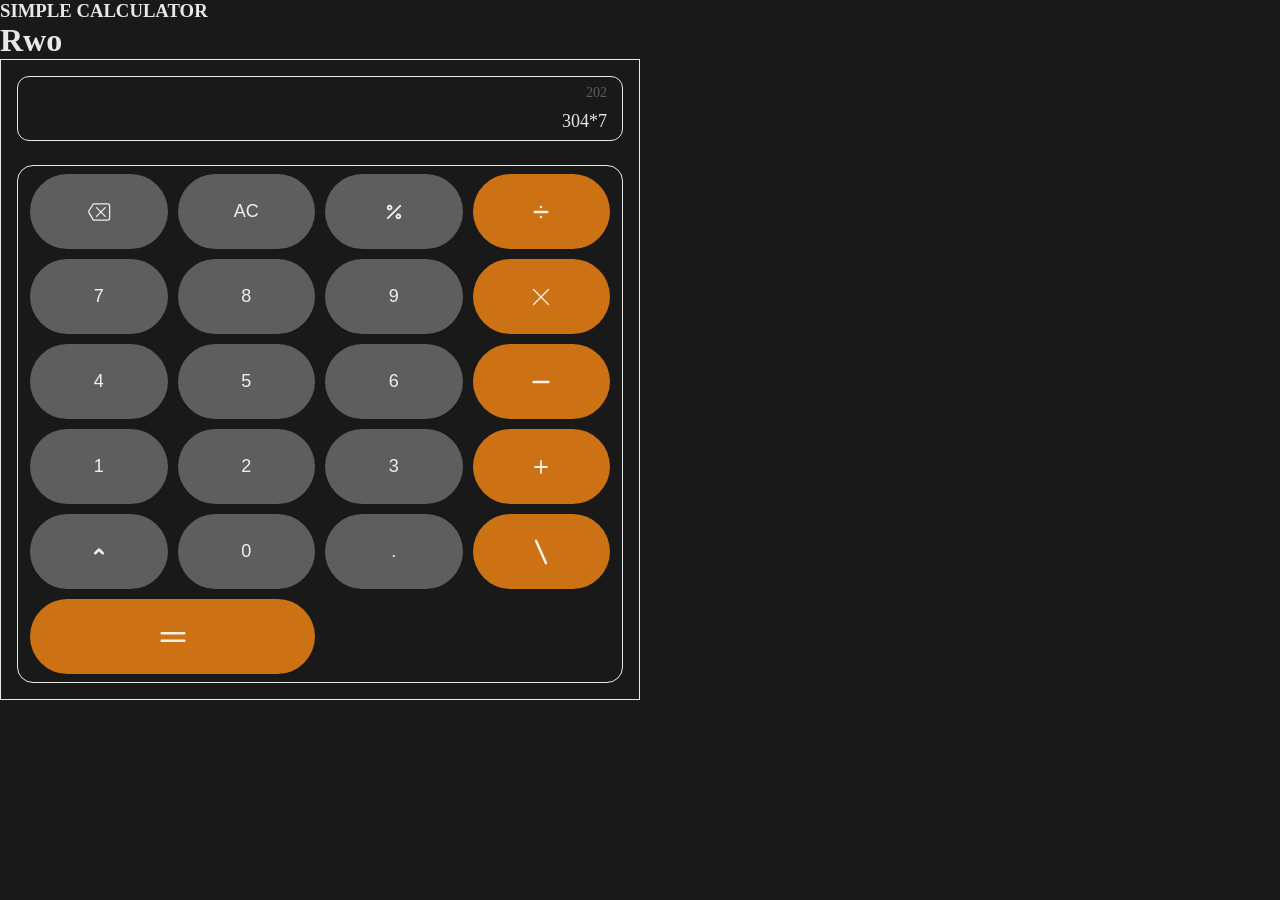
==== index.html @ 37bb0fc8 "init" ====
<!DOCTYPE html>
<html lang="en">
<head>
    <meta charset="UTF-8">
    <meta name="viewport" content="width=device-width, initial-scale=1.0">
    <title>Document</title>
    <link rel="stylesheet" href="css/style.css">
</head>
<body>
    <h3>SIMPLE CALCULATOR </h3>
    <h1 id="raw">Rwo</h1>
    <main>
        <!-- calculator interface -->
        <!-- screen section -->
        <section id="result-screen">
            <div id="result">
                <div id="recent">202</div>
                <div id="progress">304*7</div>
            </div>
        </section>
        <!-- buttons and operators -->
        <section id="op-buttons">
            <ul>
                <li><button data-value="del"><img alt="del" src="svg/del.svg"></button></li>
                <li><button data-value="ac">AC</li>
                <li><button data-value="%"><img alt="%" src="svg/percent.svg"></button></li>
                <li><button data-value="/" data-operator="true"><img alt="/" src="svg/divide.svg"></button></li>
                
                <li><button data-value="7">7</button></li>
                <li><button data-value="8">8</button></li>
                <li><button data-value="9">9</button></li>
                <li><button data-value="*" data-operator="true"><img alt="*" src="svg/clear.svg"></button></li>

                <li><button data-value="4">4</button></li>
                <li><button data-value="5">5</button></li>
                <li><button data-value="6">6</button></li>
                <li><button data-value="-" data-operator="true"><img alt="-" src="svg/minus.svg"></button></li>
                
                <li><button data-value="1">1</button></li>
                <li><button data-value="2">2</button></li>
                <li><button data-value="3">3</button></li>
                <li data-span-row><button data-value="+" data-operator="true"><img alt="+" src="svg/add.svg"></button></li>

                <li><button data-value="^"><img alt="^" src="svg/caret.svg"></button></li>
                <li><button data-value="0">0</button></li>
                <li><button data-value=".">.</button></li>

                <li ><button data-value="\" type="button" data-operator="true"><img alt="\" src="svg/mod.svg"></button></li>
                <li data-span-col="2"><button data-value="=" data-operator="true"><img alt="=" src="svg/equal.svg"></button></li>

            </ul>
        </section>
    </main>

    <script src="scripts/main.js"></script>
</body>
</html>
---- css/style.css ----
* {
    padding: 0;
    margin: 0;
    box-sizing: border-box;
}

:root {
    --light-surface: rgba(0,0,0, .1);
    --light-border-color: rgb(0,0,0, .3);
    --light-primary-color: rgb(0,0,0, .9);
    --light-secondary: rgb(0,0,0, .1);

    --dark-surface: rgba(0,0,0, .9);
    --dark-primary-color: rgba(255, 255, 255, 0.9);
    --dark-border-color: rgba(255, 255, 255, 0.9);
    --dark-secondary: rgba(255, 253, 253, 0.3);
    --dark-in-secondary: rgba(224, 125, 20, 0.9);

    --surface: var(--dark-surface);
    --color: var(--dark-primary-color);

    --border-color: var(--dark-border-color);

    --size: 20px;
    --secondary-size: 18px;
    --small-size: 14px;
    --larger: 24px;

    --button-minmax: 75px;

    /* #ffffffe6 */
}

html {

    min-width: 350px;
}

body {
    background-color: var(--surface);
    color: var(--color);
}

main {
    max-width: 90%;
    min-width: 50%;
    width: 400px;
    border: 1px solid var(--border-color);
    display: flex;
    padding: 16px;
    flex-direction: column;
    gap: 24px;
}

/* screen section */
#result-screen {
    width: 100%;
}

#result {
    border: 1px solid var(--border-color);
    padding: 8px 15px;
    text-align: right;
    display: flex;
    flex-direction: column;
    gap: 10px;
    border-radius: 12px;

    #recent {
        font-size: var(--small-size);
        color: var(--dark-secondary);
    }

    #progress {
        font-size: var(--secondary-size);
    }

}

#op-buttons {
    border: 1px solid var(--border-color);
    border-radius: 16px;
    padding: 8px 12px;

    
    ul {
        /* display: flex;
        flex-wrap: wrap; */
        display: grid;
        grid-template-columns: repeat(4, minmax(var(--button-minmax), 1fr));
        justify-content: space-evenly;
        align-items: start;
        gap: 10px;


        li {
            display: flex;
            align-items: center;
            justify-content: center;
            border-radius: 200px;
            list-style: none;
            width: 100%;
            grid-row: span 2;
            height: var(--button-minmax);
            
            overflow: hidden;

            &[data-span-row] {
                grid-row: span 2;
                /* height: ; */
            }
            &[data-span-col] {
                grid-column: span 2;
            }

            button {
                background-color: var(--dark-secondary);
                border: none;
                width: 100%;
                height: 100%;
                cursor: pointer;
                color: var(--dark-primary-color);
                font-size: var(--secondary-size);
                display: flex;
                justify-content: center;
                align-items: center;
                grid-row-end: span 3;


                &[data-operator="true"] {
                    background-color: var(--dark-in-secondary);
                    font-family: 'Franklin Gothic Medium', 'Arial Narrow', Arial, sans-serif
                }
                
                img {
                    width: 30px;
                    object-fit: contain;
                }
            }
        }
    }
    
}
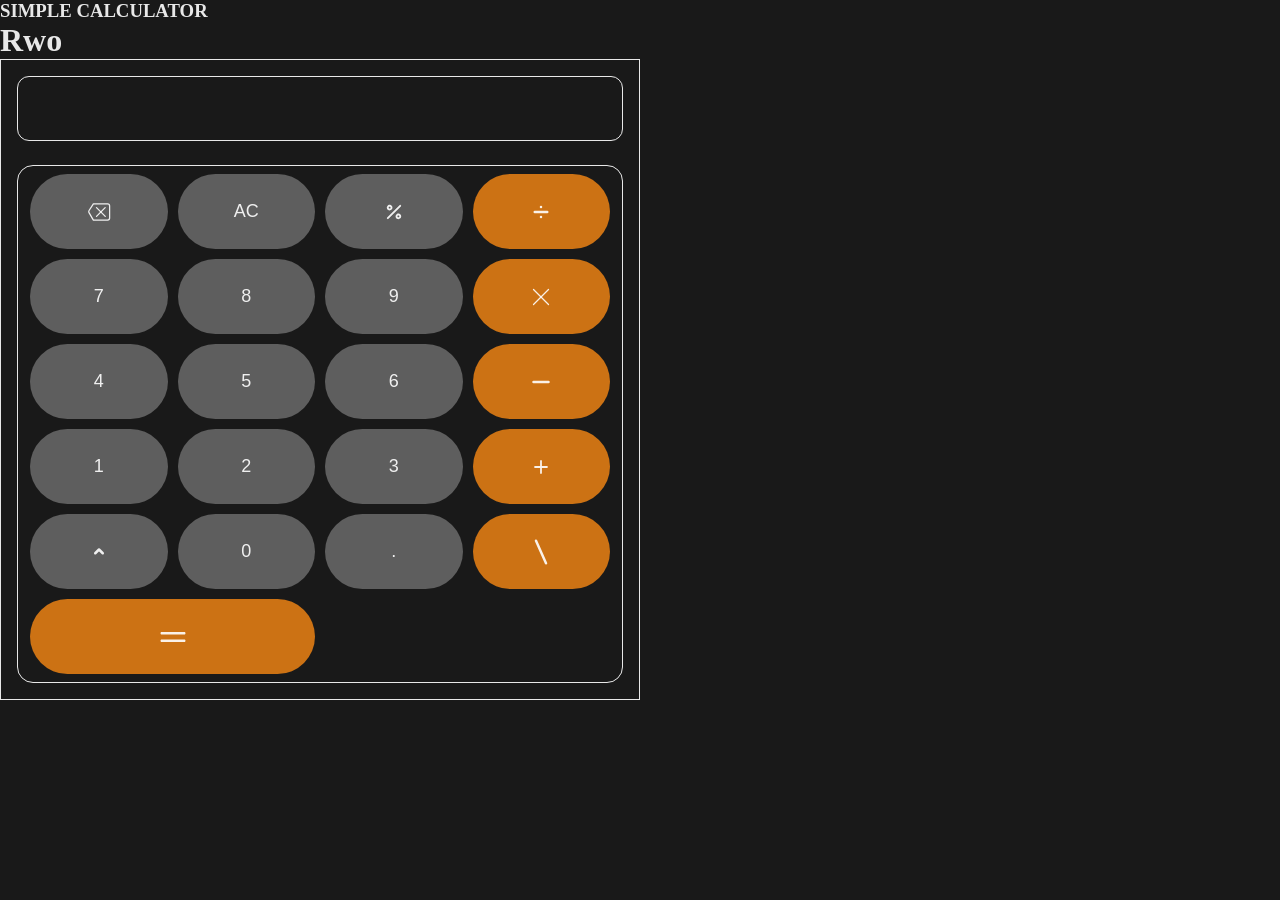
==== commit 16910e28: "feat: implement sequence deletion and improve progress handling" ====
--- a/index.html
+++ b/index.html
@@ -14,8 +14,8 @@
         <!-- screen section -->
         <section id="result-screen">
             <div id="result">
-                <div id="recent">202</div>
-                <div id="progress">304*7</div>
+                <div id="recent">&nbsp;</div>
+                <div id="progress">&nbsp;</div>
             </div>
         </section>
         <!-- buttons and operators -->
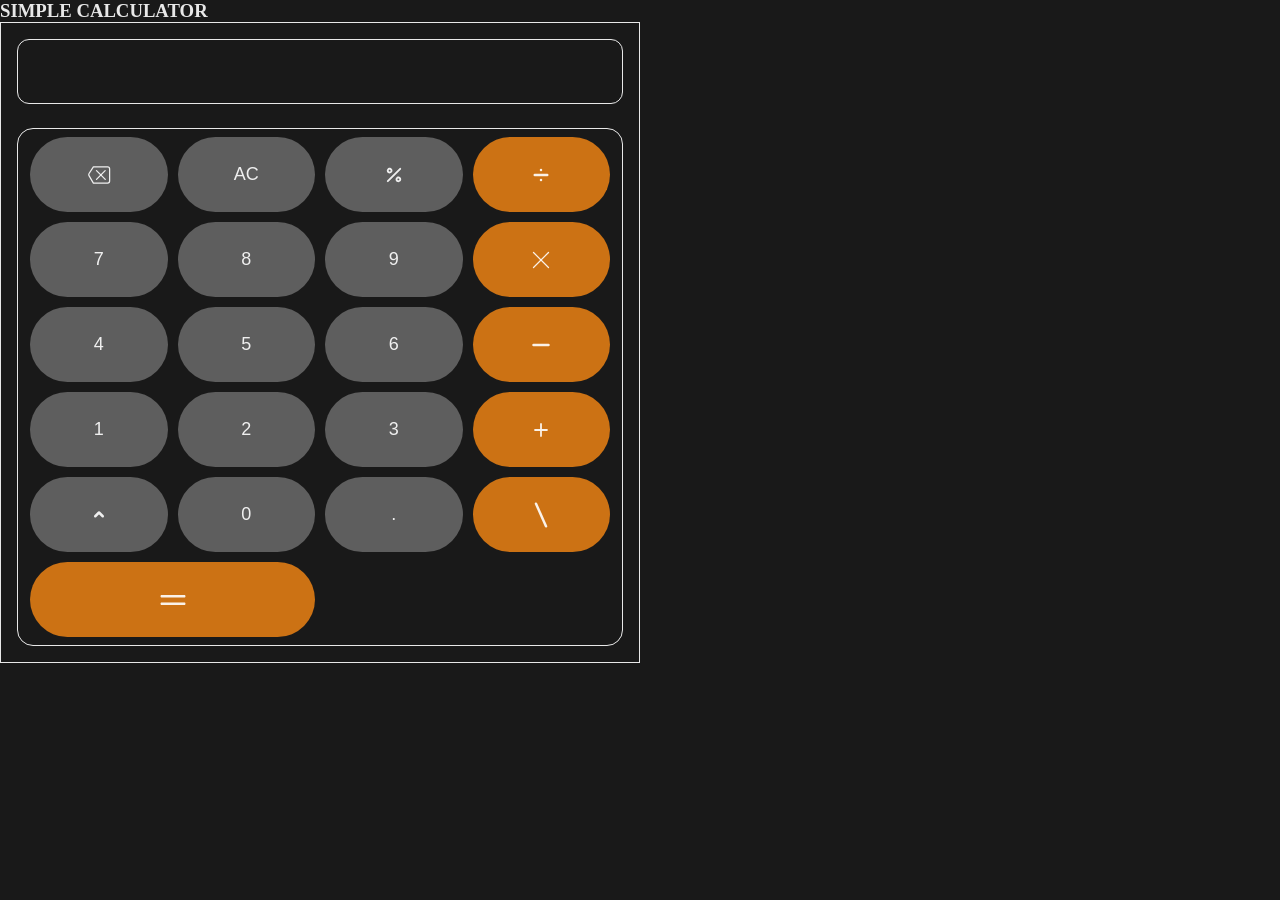
==== commit a2ecb581: "chore: comment out erroneous header in index.html and update README for number formatting feature" ====
--- a/index.html
+++ b/index.html
@@ -8,7 +8,7 @@
 </head>
 <body>
     <h3>SIMPLE CALCULATOR </h3>
-    <h1 id="raw">Rwo</h1>
+    <!-- <h1 id="raw">Rwo</h1> -->
     <main>
         <!-- calculator interface -->
         <!-- screen section -->
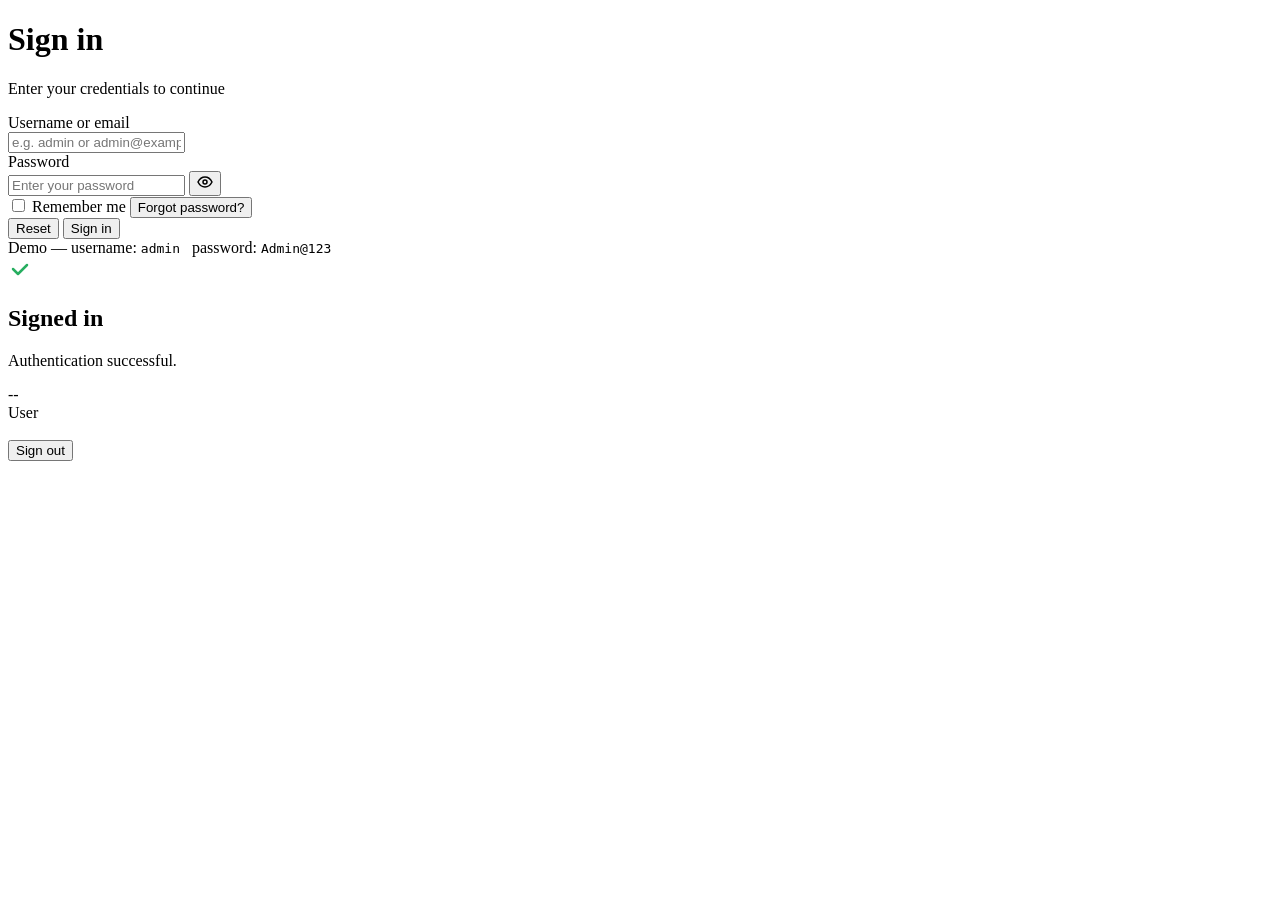
==== commit c1caa96f: "chore: update index.html structure and remove redundant CSS styles for better organization" ====
--- a/index.html
+++ b/index.html
@@ -1,57 +1,118 @@
 <!DOCTYPE html>
 <html lang="en">
 <head>
-    <meta charset="UTF-8">
-    <meta name="viewport" content="width=device-width, initial-scale=1.0">
-    <title>Document</title>
-    <link rel="stylesheet" href="css/style.css">
+  <meta charset="UTF-8" />
+  <meta name="viewport" content="width=device-width, initial-scale=1.0" />
+  <title>SecureLogin</title>
+  <link rel="stylesheet" href="secure_login/style.css" />
 </head>
 <body>
-    <h3>SIMPLE CALCULATOR </h3>
-    <!-- <h1 id="raw">Rwo</h1> -->
-    <main>
-        <!-- calculator interface -->
-        <!-- screen section -->
-        <section id="result-screen">
-            <div id="result">
-                <div id="recent">&nbsp;</div>
-                <div id="progress">&nbsp;</div>
-            </div>
-        </section>
-        <!-- buttons and operators -->
-        <section id="op-buttons">
-            <ul>
-                <li><button data-value="del"><img alt="del" src="svg/del.svg"></button></li>
-                <li><button data-value="ac">AC</li>
-                <li><button data-value="%"><img alt="%" src="svg/percent.svg"></button></li>
-                <li><button data-value="/" data-operator="true"><img alt="/" src="svg/divide.svg"></button></li>
-                
-                <li><button data-value="7">7</button></li>
-                <li><button data-value="8">8</button></li>
-                <li><button data-value="9">9</button></li>
-                <li><button data-value="*" data-operator="true"><img alt="*" src="svg/clear.svg"></button></li>
 
-                <li><button data-value="4">4</button></li>
-                <li><button data-value="5">5</button></li>
-                <li><button data-value="6">6</button></li>
-                <li><button data-value="-" data-operator="true"><img alt="-" src="svg/minus.svg"></button></li>
-                
-                <li><button data-value="1">1</button></li>
-                <li><button data-value="2">2</button></li>
-                <li><button data-value="3">3</button></li>
-                <li data-span-row><button data-value="+" data-operator="true"><img alt="+" src="svg/add.svg"></button></li>
+<div class="card">
 
-                <li><button data-value="^"><img alt="^" src="svg/caret.svg"></button></li>
-                <li><button data-value="0">0</button></li>
-                <li><button data-value=".">.</button></li>
+  <!-- Login view -->
+  <div id="login-view">
+    <h1>Sign in</h1>
+    <p class="subtitle">Enter your credentials to continue</p>
 
-                <li ><button data-value="\" type="button" data-operator="true"><img alt="\" src="svg/mod.svg"></button></li>
-                <li data-span-col="2"><button data-value="=" data-operator="true"><img alt="=" src="svg/equal.svg"></button></li>
+    <div id="toast" class="toast" role="alert" aria-live="assertive"></div>
 
-            </ul>
-        </section>
-    </main>
+    <form id="login-form" novalidate autocomplete="on">
 
-    <script src="scripts/main.js"></script>
+      <!-- Username -->
+      <div class="form-group">
+        <label for="username">Username or email</label>
+        <div class="input-wrap">
+          <input
+            type="text"
+            id="username"
+            name="username"
+            autocomplete="username"
+            placeholder="e.g. admin or admin@example.com"
+            aria-required="true"
+            aria-describedby="username-error"
+          />
+        </div>
+        <div class="field-error" id="username-error" role="alert"></div>
+      </div>
+
+      <!-- Password -->
+      <div class="form-group">
+        <label for="password">Password</label>
+        <div class="input-wrap">
+          <input
+            type="password"
+            id="password"
+            name="password"
+            autocomplete="current-password"
+            placeholder="Enter your password"
+            aria-required="true"
+            aria-describedby="password-error"
+          />
+          <button type="button" class="toggle-pw" id="toggle-pw" aria-label="Show password">
+            <!-- eye open -->
+            <svg id="eye-show" width="16" height="16" viewBox="0 0 16 16" fill="none"
+                 stroke="currentColor" stroke-width="1.5" stroke-linecap="round" stroke-linejoin="round">
+              <path d="M1 8s2.5-5 7-5 7 5 7 5-2.5 5-7 5-7-5-7-5z"/>
+              <circle cx="8" cy="8" r="2"/>
+            </svg>
+            <!-- eye closed -->
+            <svg id="eye-hide" width="16" height="16" viewBox="0 0 16 16" fill="none"
+                 stroke="currentColor" stroke-width="1.5" stroke-linecap="round" stroke-linejoin="round"
+                 style="display:none">
+              <path d="M13.4 13.4 2.6 2.6M6.3 6.4a2 2 0 0 0 2.8 2.8M3.5 3.5C2.2 4.6 1 6 1 8c0 0 2.5 5 7 5 1.5 0 2.8-.5 3.9-1.2M5.2 2.5C6 2.2 7 2 8 2c4.5 0 7 5 7 5a12.7 12.7 0 0 1-1.8 2.7"/>
+            </svg>
+          </button>
+        </div>
+        <div class="field-error" id="password-error" role="alert"></div>
+      </div>
+
+      <!-- Options -->
+      <div class="options-row">
+        <label class="checkbox-wrap">
+          <input type="checkbox" id="remember-me" name="remember" />
+          Remember me
+        </label>
+        <button type="button" class="link-btn" id="forgot-btn">Forgot password?</button>
+      </div>
+
+      <!-- Action buttons -->
+      <div class="btn-row">
+        <button type="button" class="btn btn-secondary" id="reset-btn">Reset</button>
+        <button type="submit" class="btn btn-primary" id="submit-btn">
+          <span id="btn-label">Sign in</span>
+          <div class="spinner" id="btn-spinner" aria-hidden="true"></div>
+        </button>
+      </div>
+
+    </form>
+
+    <!-- Demo hint -->
+    <div class="demo-hint" aria-label="Demo credentials">
+      Demo &mdash; username: <code>admin</code> &nbsp; password: <code>Admin@123</code>
+    </div>
+  </div>
+
+  <!-- Success view -->
+  <div class="success-screen" id="success-view" role="region" aria-label="Logged in">
+    <div class="check-icon" aria-hidden="true">
+      <svg width="24" height="24" viewBox="0 0 24 24" fill="none"
+           stroke="#27ae60" stroke-width="2.5" stroke-linecap="round" stroke-linejoin="round">
+        <path d="M5 12l5 5 9-9"/>
+      </svg>
+    </div>
+    <h2>Signed in</h2>
+    <p>Authentication successful.</p>
+    <div class="user-badge">
+      <div class="user-avatar" id="user-initials">--</div>
+      <span id="logged-user">User</span>
+    </div>
+    <br/>
+    <button class="btn btn-secondary btn-logout" id="logout-btn">Sign out</button>
+  </div>
+
+</div>
+
+<script src="secure_login/app.js"></script>
 </body>
 </html>
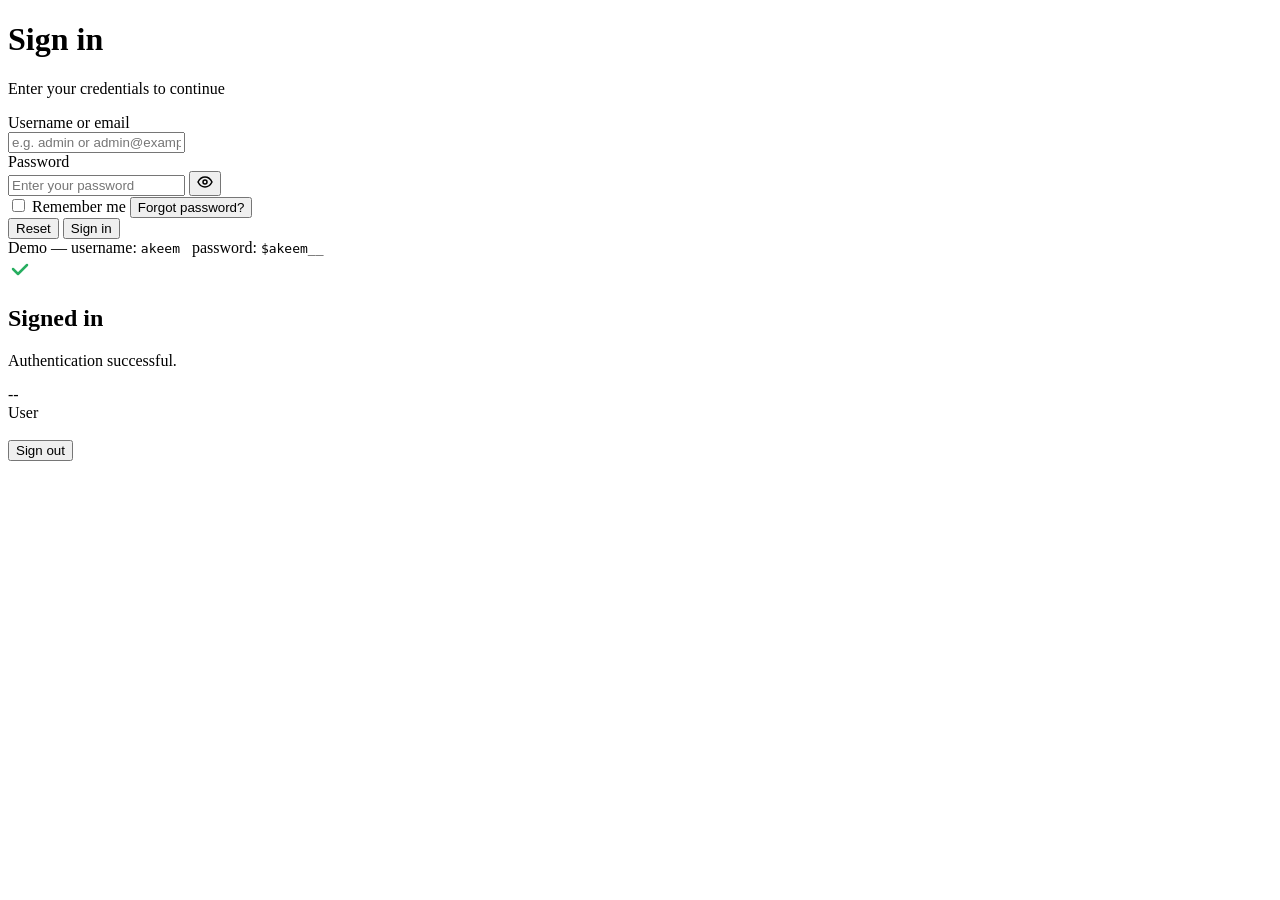
==== commit bbeb05d7: "chore: update demo credentials in index.html and app.js for consistency Co-authored-by: Copilot <cop" ====
--- a/index.html
+++ b/index.html
@@ -89,7 +89,7 @@
 
     <!-- Demo hint -->
     <div class="demo-hint" aria-label="Demo credentials">
-      Demo &mdash; username: <code>admin</code> &nbsp; password: <code>Admin@123</code>
+      Demo &mdash; username: <code>akeem</code> &nbsp; password: <code>$akeem__</code>
     </div>
   </div>
 
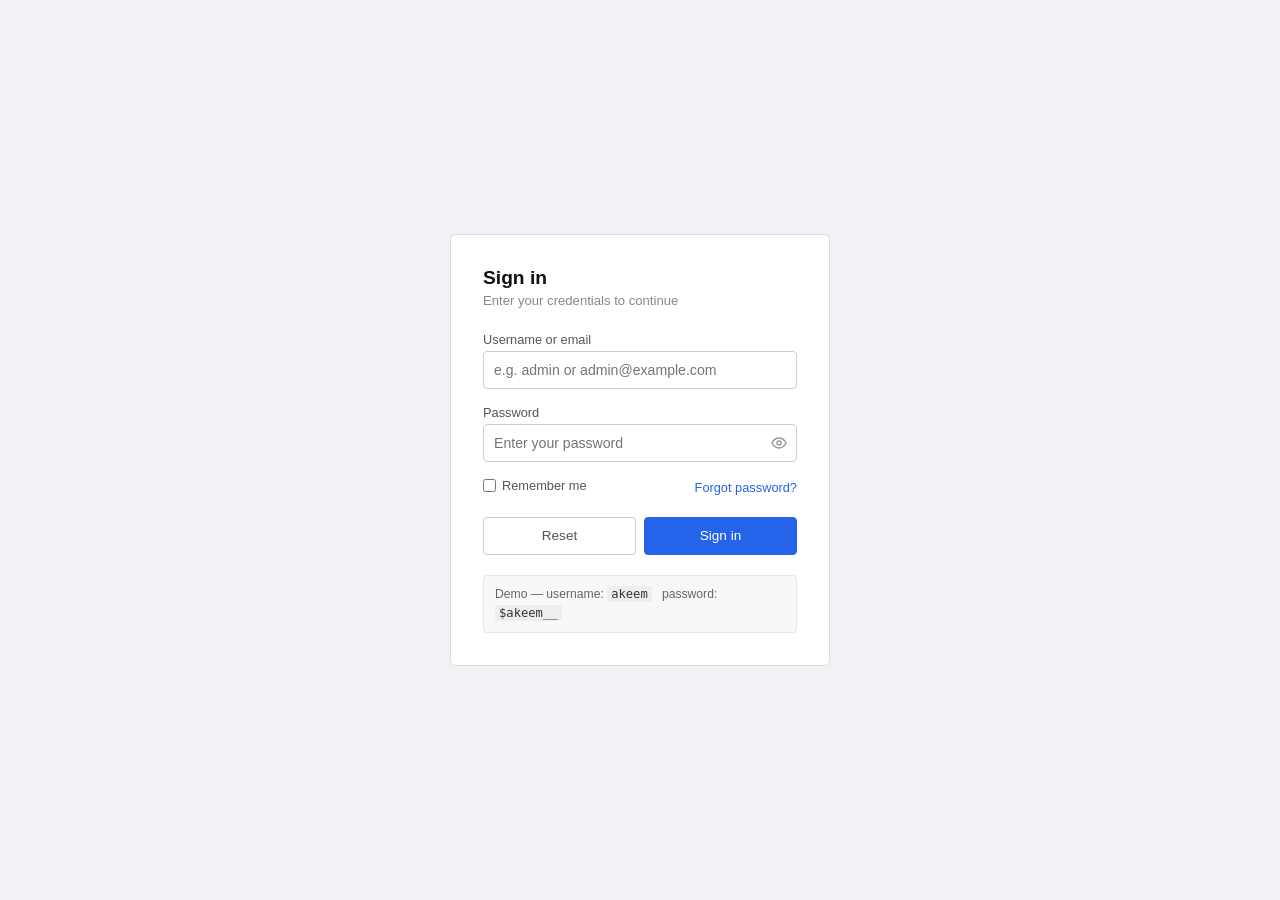
==== commit c9edafbb: "Add Software Requirement Specification (SRS) document for IRO (Issues Reporting Outlet)" ====
--- a/index.html
+++ b/index.html
@@ -10,7 +10,7 @@
 
 <div class="card">
 
-  <!-- Login view -->
+  
   <div id="login-view">
     <h1>Sign in</h1>
     <p class="subtitle">Enter your credentials to continue</p>
@@ -19,7 +19,7 @@
 
     <form id="login-form" novalidate autocomplete="on">
 
-      <!-- Username -->
+      
       <div class="form-group">
         <label for="username">Username or email</label>
         <div class="input-wrap">
@@ -36,7 +36,7 @@
         <div class="field-error" id="username-error" role="alert"></div>
       </div>
 
-      <!-- Password -->
+      
       <div class="form-group">
         <label for="password">Password</label>
         <div class="input-wrap">
@@ -50,13 +50,13 @@
             aria-describedby="password-error"
           />
           <button type="button" class="toggle-pw" id="toggle-pw" aria-label="Show password">
-            <!-- eye open -->
+            
             <svg id="eye-show" width="16" height="16" viewBox="0 0 16 16" fill="none"
                  stroke="currentColor" stroke-width="1.5" stroke-linecap="round" stroke-linejoin="round">
               <path d="M1 8s2.5-5 7-5 7 5 7 5-2.5 5-7 5-7-5-7-5z"/>
               <circle cx="8" cy="8" r="2"/>
             </svg>
-            <!-- eye closed -->
+            
             <svg id="eye-hide" width="16" height="16" viewBox="0 0 16 16" fill="none"
                  stroke="currentColor" stroke-width="1.5" stroke-linecap="round" stroke-linejoin="round"
                  style="display:none">
@@ -67,7 +67,7 @@
         <div class="field-error" id="password-error" role="alert"></div>
       </div>
 
-      <!-- Options -->
+      
       <div class="options-row">
         <label class="checkbox-wrap">
           <input type="checkbox" id="remember-me" name="remember" />
@@ -76,7 +76,7 @@
         <button type="button" class="link-btn" id="forgot-btn">Forgot password?</button>
       </div>
 
-      <!-- Action buttons -->
+      
       <div class="btn-row">
         <button type="button" class="btn btn-secondary" id="reset-btn">Reset</button>
         <button type="submit" class="btn btn-primary" id="submit-btn">
@@ -87,13 +87,13 @@
 
     </form>
 
-    <!-- Demo hint -->
+    
     <div class="demo-hint" aria-label="Demo credentials">
       Demo &mdash; username: <code>akeem</code> &nbsp; password: <code>$akeem__</code>
     </div>
   </div>
 
-  <!-- Success view -->
+  
   <div class="success-screen" id="success-view" role="region" aria-label="Logged in">
     <div class="check-icon" aria-hidden="true">
       <svg width="24" height="24" viewBox="0 0 24 24" fill="none"
--- a/secure_login/style.css
+++ b/secure_login/style.css
@@ -0,0 +1,275 @@
+* {
+  box-sizing: border-box;
+  margin: 0;
+  padding: 0;
+}
+
+body {
+  font-family: -apple-system, BlinkMacSystemFont, 'Segoe UI', sans-serif;
+  font-size: 14px;
+  background: #f0f2f5;
+  min-height: 100vh;
+  display: flex;
+  align-items: center;
+  justify-content: center;
+  padding: 1rem;
+  color: #333;
+}
+
+.card {
+  background: #fff;
+  border: 1px solid #ddd;
+  border-radius: 6px;
+  padding: 2rem;
+  width: 100%;
+  max-width: 380px;
+}
+
+h1 {
+  font-size: 1.2rem;
+  font-weight: 600;
+  margin-bottom: 0.25rem;
+  color: #111;
+}
+
+.subtitle {
+  font-size: 0.82rem;
+  color: #888;
+  margin-bottom: 1.5rem;
+}
+
+
+.toast {
+  display: none;
+  padding: 10px 12px;
+  border-radius: 4px;
+  font-size: 0.82rem;
+  margin-bottom: 1rem;
+  border: 1px solid transparent;
+}
+.toast.show { display: block; }
+.toast.error   { background: #fff0f0; border-color: #f5c6c6; color: #c0392b; }
+.toast.success { background: #f0fff4; border-color: #b2dfcc; color: #27ae60; }
+.toast.info    { background: #f0f6ff; border-color: #bcd4f5; color: #2563eb; }
+
+
+.form-group {
+  margin-bottom: 1rem;
+}
+
+label {
+  display: block;
+  font-size: 0.8rem;
+  font-weight: 500;
+  color: #555;
+  margin-bottom: 4px;
+}
+
+.input-wrap {
+  position: relative;
+}
+
+input[type="text"],
+input[type="password"],
+input[type="email"] {
+  width: 100%;
+  height: 38px;
+  padding: 0 36px 0 10px;
+  border: 1px solid #ccc;
+  border-radius: 4px;
+  font-size: 0.88rem;
+  color: #111;
+  background: #fff;
+  outline: none;
+  transition: border-color 0.15s;
+}
+input:focus { border-color: #2563eb; }
+input.is-invalid { border-color: #e53e3e; }
+input.is-valid   { border-color: #38a169; }
+
+.toggle-pw {
+  position: absolute;
+  right: 8px;
+  top: 50%;
+  transform: translateY(-50%);
+  background: none;
+  border: none;
+  cursor: pointer;
+  color: #999;
+  padding: 2px;
+  display: flex;
+  align-items: center;
+}
+.toggle-pw:hover { color: #555; }
+
+.field-error {
+  display: none;
+  font-size: 0.75rem;
+  color: #e53e3e;
+  margin-top: 3px;
+}
+.field-error.show { display: block; }
+
+
+.options-row {
+  display: flex;
+  align-items: center;
+  justify-content: space-between;
+  margin-bottom: 1.25rem;
+  font-size: 0.8rem;
+}
+
+.checkbox-wrap {
+  display: flex;
+  align-items: center;
+  gap: 6px;
+  color: #555;
+  cursor: pointer;
+}
+.checkbox-wrap input { cursor: pointer; accent-color: #2563eb; }
+
+.link-btn {
+  background: none;
+  border: none;
+  color: #2563eb;
+  font-size: 0.8rem;
+  cursor: pointer;
+  padding: 0;
+}
+.link-btn:hover { text-decoration: underline; }
+
+
+.btn-row {
+  display: grid;
+  grid-template-columns: 1fr 1fr;
+  gap: 8px;
+}
+
+.btn {
+  height: 38px;
+  border-radius: 4px;
+  font-size: 0.85rem;
+  font-weight: 500;
+  cursor: pointer;
+  border: 1px solid transparent;
+  display: flex;
+  align-items: center;
+  justify-content: center;
+  gap: 6px;
+  transition: background 0.15s, opacity 0.15s;
+}
+.btn:active { opacity: 0.85; }
+
+.btn-primary {
+  background: #2563eb;
+  color: #fff;
+  border-color: #2563eb;
+}
+.btn-primary:hover { background: #1d4ed8; }
+.btn-primary:disabled { opacity: 0.55; cursor: not-allowed; }
+
+.btn-secondary {
+  background: #fff;
+  color: #555;
+  border-color: #ccc;
+}
+.btn-secondary:hover { background: #f5f5f5; }
+
+
+.spinner {
+  width: 14px;
+  height: 14px;
+  border: 2px solid rgba(255,255,255,0.4);
+  border-top-color: #fff;
+  border-radius: 50%;
+  animation: spin 0.7s linear infinite;
+  display: none;
+}
+@keyframes spin { to { transform: rotate(360deg); } }
+
+
+.demo-hint {
+  margin-top: 1.25rem;
+  padding: 9px 11px;
+  background: #f8f8f8;
+  border: 1px solid #e5e5e5;
+  border-radius: 4px;
+  font-size: 0.76rem;
+  color: #666;
+  line-height: 1.6;
+}
+.demo-hint code {
+  background: #eee;
+  border-radius: 3px;
+  padding: 1px 4px;
+  font-family: monospace;
+  color: #333;
+}
+
+
+.success-screen {
+  display: none;
+  text-align: center;
+  padding: 0.5rem 0;
+}
+.success-screen.show { display: block; }
+
+.check-icon {
+  width: 52px;
+  height: 52px;
+  border-radius: 50%;
+  background: #f0fff4;
+  border: 1px solid #b2dfcc;
+  display: flex;
+  align-items: center;
+  justify-content: center;
+  margin: 0 auto 1rem;
+}
+
+.success-screen h2 {
+  font-size: 1.1rem;
+  font-weight: 600;
+  margin-bottom: 4px;
+}
+.success-screen p {
+  font-size: 0.82rem;
+  color: #888;
+  margin-bottom: 1rem;
+}
+
+.user-badge {
+  display: inline-flex;
+  align-items: center;
+  gap: 8px;
+  background: #f5f5f5;
+  border: 1px solid #ddd;
+  border-radius: 99px;
+  padding: 5px 12px 5px 5px;
+  font-size: 0.82rem;
+  margin-bottom: 1.25rem;
+}
+.user-avatar {
+  width: 26px;
+  height: 26px;
+  border-radius: 50%;
+  background: #2563eb;
+  color: #fff;
+  font-size: 0.65rem;
+  font-weight: 700;
+  display: flex;
+  align-items: center;
+  justify-content: center;
+}
+
+.btn-logout {
+  width: 100%;
+}
+
+
+@media (max-width: 400px) {
+  .btn-row { grid-template-columns: 1fr; }
+}
+
+@media (prefers-reduced-motion: reduce) {
+  * { animation-duration: 0.01ms !important; transition-duration: 0.01ms !important; }
+}
